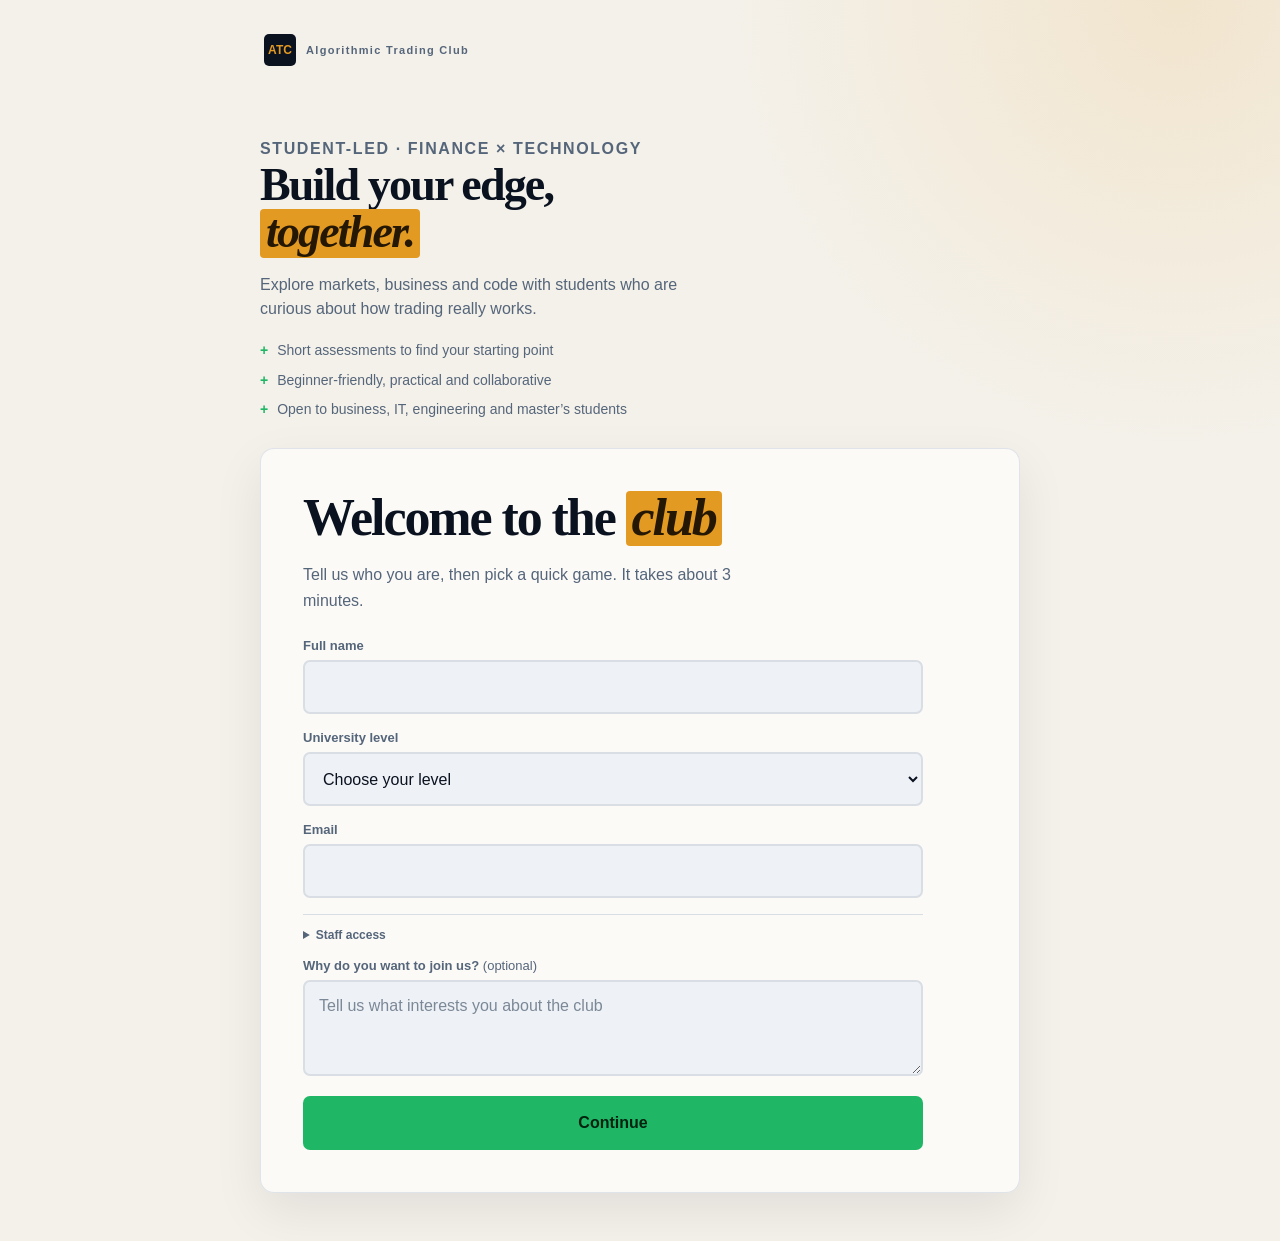
==== app/index.html @ 8030e3b4 "Restructure ATC app and landing deploy targets" ====
<!DOCTYPE html>
<html lang="en">
<head>
<meta charset="UTF-8">
<meta name="viewport" content="width=device-width, initial-scale=1, viewport-fit=cover">
<title>Algorithmic Trading Club | Learn Trading, Finance & Technology</title>
<meta name="description" content="Join the Algorithmic Trading Club to explore finance, algorithmic trading, Python, markets and technology through practical student activities.">
<meta name="robots" content="index, follow">
<meta name="theme-color" content="#f4f1ea">
<meta property="og:type" content="website">
<meta property="og:title" content="Algorithmic Trading Club">
<meta property="og:description" content="A student club connecting finance, business and technology through algorithmic trading.">
<meta property="og:site_name" content="Algorithmic Trading Club">
<meta name="twitter:card" content="summary">
<link rel="canonical" href="./index.html">
<link rel="stylesheet" href="assets/css/theme.css">
</head>
<body class="site-body">
<main class="page-shell">
  <div class="brand"><span class="brand-mark" aria-hidden="true">ATC</span><span>Algorithmic Trading Club</span></div>
  <section id="landingIntro" class="landing-intro" aria-labelledby="landing-title">
    <p class="eyebrow">Student-led · Finance × Technology</p>
    <h1 id="landing-title">Build your edge, <span class="hl">together.</span></h1>
    <p>Explore markets, business and code with students who are curious about how trading really works.</p>
    <ul class="landing-points">
      <li>Short assessments to find your starting point</li>
      <li>Beginner-friendly, practical and collaborative</li>
      <li>Open to business, IT, engineering and master’s students</li>
    </ul>
  </section>
  <div id="app" class="app-card app-content"></div>
</main>

<script src="assets/js/config.js"></script>
<script src="assets/js/common.js"></script>
<script type="application/ld+json">
{
  "@context": "https://schema.org",
  "@type": "EducationalOrganization",
  "name": "Algorithmic Trading Club",
  "description": "A student club connecting finance, business and technology through algorithmic trading.",
  "audience": {
    "@type": "EducationalAudience",
    "educationalRole": "student"
  }
}
</script>
<script>
const app = document.getElementById('app');
const U = ATC.ui, esc = ATC.esc;
const landingIntro = document.getElementById('landingIntro');
function showLandingIntro(show){ landingIntro.classList.toggle('hidden', !show); }

/* Step 1: who are you */
function welcome(){
  showLandingIntro(true);
  const staffOn = ATC.isStaffOverrideActive();
  app.innerHTML = `
    <h1 class="${U.h1}">Welcome to the <span class="hl">club</span></h1>
    <p class="lead">Tell us who you are, then pick a quick game. It takes about 3 minutes.</p>
    <form id="f" class="form-stack" novalidate>
      <label><span class="${U.label}">Full name</span>
        <input id="name" type="text" required autocomplete="name" class="${U.input}"></label>
      <label><span class="${U.label}">University level</span>
        <select id="edu" required class="${U.input}">
          <option value="" disabled selected>Choose your level</option>
          <option value="other">Not listed — write mine</option>
          <option>University, first year</option>
          <option>University, second year</option>
          <option>University, third year or later</option>
          <option>Engineering student</option>
          <option>Master's — IT</option>
          <option>Master's — Business</option>
        </select></label>
      <label id="customEduWrap" class="hidden"><span class="${U.label}">Write your level</span>
        <input id="customEdu" type="text" maxlength="100" class="${U.input}" placeholder="For example: 2nd-year engineering"></label>
      <label><span class="${U.label}">Email</span>
        <input id="email" type="email" required autocomplete="email" inputmode="email" class="${U.input}"></label>
      ${staffOn
        ? `<p class="staff-active">Staff mode is on for this device. <button type="button" id="staffOff" class="staff-toggle">Turn off</button></p>`
        : `<details class="staff-access">
            <summary>Staff access</summary>
            <label><span class="${U.label}">Override code</span>
              <input id="staffCode" type="password" autocomplete="off" class="${U.input}" placeholder="For club staff devices"></label>
          </details>`}
      <label><span class="${U.label}">Why do you want to join us? <span class="optional">(optional)</span></span>
        <textarea id="motivation" rows="3" maxlength="500" class="${U.input}" placeholder="Tell us what interests you about the club"></textarea></label>
      <p id="err" class="hidden error-message"></p>
      <button type="submit" class="${U.primary}">Continue</button>
    </form>`;

  const edu = document.getElementById('edu');
  const customEduWrap = document.getElementById('customEduWrap');
  edu.addEventListener('change', () => {
    const custom = edu.value === 'other';
    customEduWrap.classList.toggle('hidden', !custom);
    document.getElementById('customEdu').required = custom;
    if (custom) document.getElementById('customEdu').focus();
  });

  if (staffOn) {
    document.getElementById('staffOff').addEventListener('click', () => {
      ATC.deactivateStaffOverride();
      welcome();
    });
  } else {
    const staffInput = document.getElementById('staffCode');
    staffInput.addEventListener('change', () => {
      if (staffInput.value.trim() && ATC.activateStaffOverride(staffInput.value)) {
        const details = staffInput.closest('.staff-access');
        const notice = document.createElement('p');
        notice.className = 'staff-active';
        notice.innerHTML = 'Staff mode is on for this device. <button type="button" id="staffOff" class="staff-toggle">Turn off</button>';
        details.replaceWith(notice);
        notice.querySelector('#staffOff').addEventListener('click', () => {
          ATC.deactivateStaffOverride();
          welcome();
        });
      }
    });
  }

  document.getElementById('f').addEventListener('submit', onSubmit);
}

async function onSubmit(e){
  e.preventDefault();
  const name = document.getElementById('name').value.trim();
  const selectedEducation = document.getElementById('edu').value;
  const customEducation = document.getElementById('customEdu').value.trim();
  const education = selectedEducation === 'other' ? customEducation : selectedEducation;
  const email = document.getElementById('email').value.trim();
  const motivation = document.getElementById('motivation').value.trim();
  const err = document.getElementById('err');
  err.classList.add('hidden');

  const typedStaffCode = (document.getElementById('staffCode')?.value || '').trim();

  const ok = name && education && /^[^\s@]+@[^\s@]+\.[^\s@]+$/.test(email);
  if(!ok){
    err.textContent = !name ? 'Enter your name.' : !education ? 'Choose or write your education level.' : 'Enter a valid email address.';
    err.classList.remove('hidden');
    return;
  }

  if (!ATC.isStaffOverrideActive() && typedStaffCode) {
    if (!ATC.activateStaffOverride(typedStaffCode)) {
      err.textContent = 'That staff override code is not valid.';
      err.classList.remove('hidden');
      return;
    }
  }

  const limit = ATC.checkLimit('signup', 'sign-up');
  if (!limit.allowed) {
    err.textContent = limit.message;
    err.classList.remove('hidden');
    return;
  }

  const btn = document.querySelector('#f button[type="submit"]');
  if (btn) {
    btn.disabled = true;
    btn.innerHTML = ATC.ui.spinner('sm') + ' <span style="vertical-align:middle">Saving…</span>';
  }
  ATC.showLoading('Saving your details…');

  const staffCodeForServer = ATC.isStaffOverrideActive() ? 'ATC-STAFF-2026' : '';

  const user = { name, education, email, motivation };
  ATC.setUser(user);
  const result = await ATC.send({ type: 'signup', ...user, deviceId: ATC.deviceId(), staffCode: staffCodeForServer });

  if (result && result.ok === false) {
    ATC.hideLoading();
    if (btn) { btn.disabled = false; btn.textContent = 'Continue'; }
    err.textContent = result.error || 'Signup failed. Please try again.';
    err.classList.remove('hidden');
    return;
  }
  ATC.hideLoading();
  menu();
}

/* Step 2: choose a game */
function menu(){
  showLandingIntro(false);
  const u = ATC.getUser();
  const bizDone = ATC.hasCompletedGame('knowledge-business');
  const itDone  = ATC.hasCompletedGame('knowledge-it');
  const knowledgeDone = bizDone && itDone;
  const traderDone = ATC.hasCompletedGame('trader');
  const noGamesLeft = knowledgeDone && traderDone;

  if (noGamesLeft) {
    app.innerHTML = ATC.ui.emptyState(
      'All done for today',
      "You've completed both games on this device in the last 24 hours. Thanks for playing — come back tomorrow, or ask a staff member for a reset.",
      `<button class="${U.ghost}" data-go="restart">Next visitor</button>`
    );
  } else {
    let buttons = '';
    if (!knowledgeDone) {
      const remainingNote = (bizDone || itDone) ? ' One field left today.' : '';
      buttons += `<button class="${U.opt}" data-go="knowledge">
        <b class="option-title">Knowledge level assessment</b>
        <span class="option-copy">9 questions. You choose Business or IT, we show your level.${remainingNote}</span>
      </button>`;
    }
    if (!traderDone) {
      buttons += `<button class="${U.opt}" data-go="trader">
        <b class="option-title">Trader type assessment</b>
        <span class="option-copy">12 questions. Find your trading personality and your place between finance and tech.</span>
      </button>`;
    }
    app.innerHTML = `<h1 class="${U.h1}">Hi ${esc(u.name.split(' ')[0])}, pick a <span class="hl">game</span></h1>
      <p class="lead">Do one or do both.</p>
      ${buttons}
      <button class="${U.ghost}" data-go="restart">Not you? Start over</button>`;
  }

  app.querySelectorAll('[data-go]').forEach(b => b.addEventListener('click', () => {
    const g = b.dataset.go;
    if (g === 'knowledge') { field(); }
    else if (g === 'trader') { location.href = 'level.html'; }
    else { ATC.clearUser(); welcome(); }
  }));
}

/* Step 3 (knowledge game only): choose a field */
function field(){
  showLandingIntro(false);
  const bizDone = ATC.hasCompletedGame('knowledge-business');
  const itDone  = ATC.hasCompletedGame('knowledge-it');
  app.innerHTML = `
    <h1 class="${U.h1}">Which <span class="hl">field</span>?</h1>
    <p class="lead">Pick the side you want to test. You can come back for the other one.</p>
    <button class="${U.opt}" data-go="business.html">
      <b class="option-title">Business in trading${bizDone ? ' ✓' : ''}</b>
      <span class="option-copy">Markets, brokers, orders, risk and return.${bizDone ? ' Already done today.' : ''}</span>
    </button>
    <button class="${U.opt}" data-go="it.html">
      <b class="option-title">IT in trading${itDone ? ' ✓' : ''}</b>
      <span class="option-copy">Algorithms, Python and working with data.${itDone ? ' Already done today.' : ''}</span>
    </button>
    <button class="${U.ghost}" id="back">Back</button>`;
  app.querySelectorAll('[data-go]').forEach(b => b.addEventListener('click', () => { location.href = b.dataset.go; }));
  document.getElementById('back').addEventListener('click', menu);
}

ATC.getUser() ? menu() : welcome();
</script>
</body>
</html>
---- app/assets/css/theme.css ----
*, *::before, *::after { box-sizing: inherit; }
html { scroll-padding-top: env(safe-area-inset-top, 0px); }

:root {
  --bg: #f4f1ea;
  --card: #ffffff;
  --fg: #0a1220;
  --muted: #55657a;
  --line: #d9dee5;
  --gold: #e39a22;
  --gold-ink: #241703;
  --green: #1fb766;
  --green-ink: #04230f;
  --btn: #eef1f5;
  --shadow: 0 18px 50px rgba(10, 18, 32, .08);
  box-sizing: border-box;
  /* padding-top/bottom removed — was ineffective on :root */
}

body {
  margin: 0;
  min-width: 320px;
  background: var(--bg);
  color: var(--fg);
  font-family: -apple-system, BlinkMacSystemFont, "Segoe UI", Arial, sans-serif;
  -webkit-font-smoothing: antialiased;
  padding-top: env(safe-area-inset-top, 0px);
  padding-bottom: env(safe-area-inset-bottom, 0px);
}

button, input, select, textarea { font: inherit; }
button { -webkit-tap-highlight-color: transparent; }

.site-body {
  min-height: 100vh;
  background:
    radial-gradient(circle at 92% 0%, rgba(227, 154, 34, .14), transparent 28rem),
    var(--bg);
}
.page-shell {
  width: min(100% - 32px, 960px);
  margin: 0 auto;
  padding: 16px 0 28px;
}
.brand {
  display: flex;
  align-items: center;
  gap: 10px;
  margin: 0 4px 18px;
  color: var(--muted);
  font-size: 11px;
  font-weight: 800;
  letter-spacing: .12em;
}
.brand-mark {
  display: grid;
  place-items: center;
  width: 29px;
  height: 29px;
  border-radius: 5px;
  background: var(--fg);
  color: var(--gold);
  font-size: 12px;
  letter-spacing: 0;
}
.app-card {
  background: transparent;
}
.app-content { padding: 28px 0 0; }
.landing-intro {
  max-width: 720px;
  padding: 24px 0 20px;
}
.eyebrow {
  margin: 0 0 13px;
  color: var(--green-ink);
  font-size: 11px;
  font-weight: 800;
  letter-spacing: .1em;
  text-transform: uppercase;
}
.landing-intro h1 {
  max-width: 18ch;
  margin: 0;
  font-family: Georgia, serif;
  font-size: clamp(28px, 8vw, 46px);
  line-height: 1.02;
  letter-spacing: -.04em;
}
.landing-intro p {
  max-width: 48ch;
  margin: 15px 0 0;
  color: var(--muted);
  font-size: 16px;
  line-height: 1.55;
}
.landing-points {
  display: grid;
  gap: 10px;
  margin: 19px 0 0;
  padding: 0;
  list-style: none;
}
.landing-points li {
  display: flex;
  gap: 9px;
  align-items: baseline;
  color: var(--muted);
  font-size: 14px;
  line-height: 1.4;
}
.landing-points li::before {
  content: "+";
  color: var(--green);
  font-weight: 800;
}
.h1, .h2 {
  margin: 0;
  font-family: Georgia, serif;
  letter-spacing: -.04em;
}
.h1 { font-size: clamp(34px, 10vw, 52px); line-height: 1.02; }
.h2 { margin-bottom: 20px; font-size: clamp(24px, 6vw, 32px); line-height: 1.08; }
.hl {
  display: inline-block;
  padding: 0 6px 2px;
  border-radius: 4px;
  background: var(--gold);
  color: var(--gold-ink);
  font-style: italic;
}
.lead, .body-copy {
  color: var(--muted);
  font-size: 16px;
  line-height: 1.6;
}
.lead { margin: 15px 0 0; }
.form-stack { display: grid; gap: 17px; max-width: 620px; margin-top: 25px; }
.field-label {
  display: block;
  color: var(--muted);
  font-size: 13px;
  font-weight: 700;
}
.optional { font-weight: 400; }
.field-control {
  display: block;
  width: 100%;
  min-height: 52px;
  margin-top: 7px;
  padding: 13px 14px;
  border: 2px solid var(--line);
  border-radius: 7px;
  outline: 0;
  background: var(--btn);
  color: var(--fg);
  font-size: 16px;
  line-height: 1.35;
}
.field-control:focus {
  border-color: var(--green);
  background: var(--card);
}
.field-control::placeholder { color: #7b8897; }
textarea.field-control { min-height: 96px; resize: vertical; }
.primary-button, .ghost-button, .option-button {
  display: block;
  width: 100%;
  border-radius: 7px;
  cursor: pointer;
  text-align: left;
  touch-action: manipulation;
}
.primary-button {
  min-height: 55px;
  margin-top: 4px;
  padding: 15px 18px;
  border: 0;
  background: var(--green);
  color: var(--green-ink);
  font-size: 17px;
  font-weight: 800;
  text-align: center;
}
.ghost-button {
  min-height: 50px;
  margin-top: 14px;
  padding: 13px 16px;
  border: 1px solid var(--line);
  background: transparent;
  color: var(--fg);
  font-size: 15px;
  font-weight: 700;
  text-align: center;
}
.option-button {
  margin-bottom: 11px;
  padding: 16px;
  border: 0;
  border-bottom: 1px solid var(--line);
  background: transparent;
  color: var(--fg);
}
.option-button:hover, .option-button:focus-visible, .ghost-button:hover, .ghost-button:focus-visible {
  border-color: var(--green);
}
.option-button:focus-visible, .ghost-button:focus-visible, .primary-button:focus-visible, .field-control:focus-visible {
  outline: 3px solid rgba(31, 183, 102, .25);
  outline-offset: 2px;
}
.option-title { display: block; font-size: 17px; font-weight: 800; line-height: 1.3; }
.option-copy { display: block; margin-top: 5px; color: var(--muted); font-size: 14px; line-height: 1.45; }
.error-message { margin: 0; color: #9a5b00; font-size: 14px; font-weight: 700; line-height: 1.45; }
.hidden { display: none !important; }
.muted { color: var(--muted); }
.step { margin: 0 0 20px; color: var(--muted); font-size: 13px; font-weight: 700; }
.tag { display: inline-block; margin-bottom: 14px; padding: 5px 11px; border-radius: 999px; font-size: 11px; font-weight: 800; letter-spacing: .06em; }
.tag-gold { background: var(--gold); color: var(--gold-ink); }
.tag-green { background: var(--green); color: var(--green-ink); }
.stats { display: grid; grid-template-columns: repeat(2, minmax(0, 1fr)); gap: 10px; max-width: 420px; margin: 22px 0; }
.stat { padding: 14px 0; border-top: 1px solid var(--line); border-bottom: 1px solid var(--line); text-align: center; }
.stat-value { display: block; font-family: Georgia, serif; font-size: 32px; font-weight: 700; }
.stat-label { color: var(--muted); font-size: 11px; font-weight: 800; letter-spacing: .05em; }
.callout { margin: 18px 0; padding: 4px 0 4px 14px; border-left: 4px solid var(--gold); }
.callout.green { border-left-color: var(--green); }
.callout h3 { margin: 0 0 4px; font-size: 15px; }
.callout div { font-size: 15px; line-height: 1.55; }
.progress { height: 6px; margin-bottom: 9px; overflow: hidden; border-radius: 99px; background: var(--line); }
.progress-bar { height: 100%; border-radius: inherit; background: linear-gradient(90deg, var(--green), var(--gold)); }
.answer-list { display: grid; gap: 0; margin: 0; padding: 0; list-style: none; }
.answer-list li { margin-bottom: 9px; line-height: 1.45; }
.footer-note { margin: 22px 0 0; color: var(--muted); line-height: 1.55; }
.staff-access {
  border-top: 1px solid var(--line);
  padding-top: 13px;
}
.staff-access summary {
  color: var(--muted);
  cursor: pointer;
  font-size: 12px;
  font-weight: 700;
}
.staff-access .field-label {
  margin-top: 12px;
}
.staff-active {
  margin: 0;
  padding: 10px 12px;
  border-radius: 7px;
  background: rgba(31, 183, 102, .12);
  color: var(--green);
  font-size: 13px;
  font-weight: 700;
  line-height: 1.4;
}
.staff-toggle {
  margin-left: 6px;
  padding: 0;
  border: 0;
  background: none;
  color: var(--muted);
  font-size: 12px;
  font-weight: 700;
  text-decoration: underline;
  cursor: pointer;
  -webkit-tap-highlight-color: transparent;
}
/* ============================================================
   Loading, skeleton and empty-state components
   ============================================================ */

/* Spinner */
.spinner {
  display: inline-block;
  width: 18px;
  height: 18px;
  border: 2px solid rgba(10, 18, 32, .12);
  border-top-color: var(--green);
  border-radius: 50%;
  animation: atc-spin .7s linear infinite;
  vertical-align: -3px;
  flex-shrink: 0;
}
.spinner-sm { width: 13px; height: 13px; border-width: 2px; }
.spinner-lg { width: 32px; height: 32px; border-width: 3px; }
@keyframes atc-spin { to { transform: rotate(360deg); } }

@media (prefers-color-scheme: dark) {
  :root:not([data-theme="light"]) .spinner {
    border-color: rgba(255, 255, 255, .15);
    border-top-color: var(--green);
  }
}

/* Loading overlay */
.loading-overlay {
  position: fixed;
  inset: 0;
  z-index: 100;
  display: grid;
  place-items: center;
  background: rgba(244, 241, 234, .82);
  -webkit-backdrop-filter: blur(6px);
  backdrop-filter: blur(6px);
  opacity: 0;
  transition: opacity .22s ease;
}
.loading-overlay.is-visible { opacity: 1; }
.loading-card {
  display: flex;
  flex-direction: column;
  align-items: center;
  gap: 14px;
  padding: 26px 32px;
  border-radius: 14px;
  background: var(--card);
  box-shadow: var(--shadow);
  text-align: center;
}
.loading-message {
  margin: 0;
  color: var(--muted);
  font-size: 14px;
  font-weight: 700;
}
@media (prefers-color-scheme: dark) {
  :root:not([data-theme="light"]) .loading-overlay {
    background: rgba(10, 20, 32, .82);
  }
}

/* Status pill (Saving… / Saved / offline / error) */
.status-pill {
  display: inline-flex;
  align-items: center;
  gap: 8px;
  padding: 7px 13px;
  margin: 14px 0 0;
  border-radius: 999px;
  background: var(--btn);
  color: var(--muted);
  font-size: 12px;
  font-weight: 700;
  letter-spacing: .01em;
  transition: background .2s ease, color .2s ease;
}
.status-pill .spinner { width: 12px; height: 12px; border-width: 2px; vertical-align: 0; }
.status-pill.is-saved {
  background: rgba(31, 183, 102, .14);
  color: var(--green);
}
.status-pill.is-error {
  background: rgba(154, 91, 0, .14);
  color: #9a5b00;
}

/* Skeleton (shimmer placeholder — available for any future async content) */
.skeleton {
  display: inline-block;
  border-radius: 6px;
  background: linear-gradient(90deg, var(--line) 0%, var(--btn) 50%, var(--line) 100%);
  background-size: 200% 100%;
  animation: atc-shimmer 1.3s ease-in-out infinite;
  vertical-align: middle;
}
@keyframes atc-shimmer {
  0% { background-position: 100% 0; }
  100% { background-position: -100% 0; }
}

/* Empty state */
.empty-state {
  margin: 22px 0;
  padding: 36px 24px;
  border: 2px dashed var(--line);
  border-radius: 14px;
  text-align: center;
}
.empty-state-mark {
  display: inline-grid;
  place-items: center;
  width: 64px;
  height: 64px;
  margin-bottom: 14px;
  border-radius: 50%;
  background: rgba(31, 183, 102, .12);
  color: var(--green);
}
.empty-state-title {
  margin: 0 0 8px;
  font-family: Georgia, serif;
  font-size: 22px;
  letter-spacing: -.02em;
}
.empty-state-body {
  max-width: 36ch;
  margin: 0 auto 18px;
  color: var(--muted);
  font-size: 15px;
  line-height: 1.55;
}
.empty-state .ghost-button { max-width: 280px; margin: 0 auto; }
@media (min-width: 600px) {
  .page-shell { padding: 30px 0 48px; }
  .brand { margin-bottom: 20px; }
  .app-content { padding: 34px 0; }
  .landing-intro { padding: 34px 0 28px; }
  .form-stack { gap: 18px; }
}
@media (prefers-color-scheme: dark) {
  :root:not([data-theme="light"]) {
    --bg: #0a1420; --card: #12233a; --fg: #f7f5ef; --muted: #93a8bf;
    --line: #22374f; --gold: #f2a93b; --green: #33d17a; --btn: #0f1b2e;
    --shadow: 0 18px 50px rgba(0, 0, 0, .2);
  }
}
:root[data-theme="dark"] {
  --bg: #0a1420; --card: #12233a; --fg: #f7f5ef; --muted: #93a8bf;
  --line: #22374f; --gold: #f2a93b; --green: #33d17a; --btn: #0f1b2e;
}



/* ============================================================
   confirm page
   ============================================================ */


*, *::before, *::after { box-sizing: inherit; }
html { scroll-padding-top: env(safe-area-inset-top, 0px); }
:root {
  --bg: #f4f1ea; --card: #ffffff; --fg: #0a1220; --muted: #55657a;
  --line: #d9dee5; --gold: #e39a22; --gold-ink: #241703;
  --green: #1fb766; --green-ink: #04230f; --btn: #eef1f5;
  --shadow: 0 18px 50px rgba(10, 18, 32, .08); box-sizing: border-box;
}
body {
  margin: 0; min-width: 320px; background: var(--bg); color: var(--fg);
  font-family: -apple-system, BlinkMacSystemFont, "Segoe UI", Arial, sans-serif;
  -webkit-font-smoothing: antialiased; padding: env(safe-area-inset-top, 0px) 0 env(safe-area-inset-bottom, 0px);
}
button, input { font: inherit; }
button { -webkit-tap-highlight-color: transparent; }
.site-body { min-height: 100vh; background: radial-gradient(circle at 92% 0%, rgba(227,154,34,.14), transparent 28rem), var(--bg); }
.page-shell { width: min(100% - 32px, 760px); margin: 0 auto; padding: 20px 0 36px; }
.brand { display:flex; align-items:center; gap:10px; margin:0 4px 22px; color:var(--muted); font-size:11px; font-weight:800; letter-spacing:.12em; }
.brand-mark { display:grid; place-items:center; width:32px; height:32px; border-radius:5px; background:var(--fg); color:var(--gold); font-size:12px; letter-spacing:0; }
.app-card { padding: clamp(20px, 5vw, 42px); border:1px solid rgba(217,222,229,.8); border-radius:14px; background:rgba(255,255,255,.62); box-shadow:var(--shadow); }
.eyebrow { margin:0 0 13px; color:var(--green-ink); font-size:11px; font-weight:800; letter-spacing:.1em; text-transform:uppercase; }
h1, h2 { font-family:Georgia,serif; letter-spacing:-.04em; }
h1 { max-width:18ch; margin:0; font-size:clamp(31px,8vw,46px); line-height:1.04; }
.lead { max-width:52ch; margin:16px 0 0; color:var(--muted); font-size:16px; line-height:1.6; }
.notice { margin:22px 0; padding:14px 16px; border-inline-start:4px solid var(--gold); background:rgba(227,154,34,.09); font-size:14px; line-height:1.55; }
.form-stack { display:grid; gap:16px; max-width:620px; margin-top:25px; }
.field-label { display:block; color:var(--muted); font-size:13px; font-weight:700; }
.field-control { display:block; width:100%; min-height:54px; margin-top:7px; padding:13px 14px; border:2px solid var(--line); border-radius:7px; outline:0; background:var(--btn); color:var(--fg); font-size:16px; line-height:1.35; }
.field-control:focus { border-color:var(--green); background:var(--card); }
.field-control::placeholder { color:#7b8897; }
.primary-button, .ghost-button, .group-link { display:flex; align-items:center; justify-content:center; width:100%; min-height:54px; border-radius:7px; text-align:center; text-decoration:none; cursor:pointer; touch-action:manipulation; }
.primary-button { margin-top:4px; padding:14px 18px; border:0; background:var(--green); color:var(--green-ink); font-size:16px; font-weight:800; }
.primary-button:disabled { opacity:.65; cursor:wait; }
.ghost-button { margin-top:12px; padding:13px 16px; border:1px solid var(--line); background:transparent; color:var(--fg); font-size:15px; font-weight:700; }
.group-link { margin-top:20px; padding:14px 18px; background:var(--green); color:var(--green-ink); font-weight:800; }
.primary-button:focus-visible, .ghost-button:focus-visible, .group-link:focus-visible, .field-control:focus-visible { outline:3px solid rgba(31,183,102,.35); outline-offset:3px; }
.message { margin:18px 0 0; padding:13px 14px; border-radius:7px; font-size:14px; line-height:1.5; }
.message.error { background:#fff1e5; color:#843b00; }
.message.success { background:rgba(31,183,102,.12); color:#07552d; }
.hidden { display:none !important; }
.small-note { margin:18px 0 0; color:var(--muted); font-size:12px; line-height:1.55; }
.hp-field { position:absolute !important; left:-10000px !important; width:1px !important; height:1px !important; overflow:hidden !important; }
.footer { padding:20px 4px 0; color:var(--muted); font-size:12px; line-height:1.5; text-align:center; }
[dir="rtl"] .brand { letter-spacing:0; }
[dir="rtl"] .eyebrow { letter-spacing:0; }
[dir="rtl"] .primary-button, [dir="rtl"] .ghost-button { text-align:center; }
@media (min-width:600px) { .page-shell { padding:34px 0 48px; } }
@media (prefers-color-scheme:dark) {
  :root:not([data-theme="light"]) {
    --bg:#0a1420; --card:#12233a; --fg:#f7f5ef; --muted:#a8b7c8;
    --line:#2a3b50; --gold:#f2a93b; --green:#33d17a; --green-ink:#04230f; --btn:#0f1b2e;
    --shadow:0 18px 50px rgba(0,0,0,.2);
  }
  .app-card { background:rgba(18,35,58,.7); border-color:var(--line); }
  .notice { background:rgba(242,169,59,.1); }
  .message.error { background:#3a251b; color:#ffd0ad; }
  .message.success { color:#8af0b4; }
}
@media (prefers-reduced-motion:reduce) { *, *::before, *::after { scroll-behavior:auto !important; animation-duration:.01ms !important; transition-duration:.01ms !important; } }
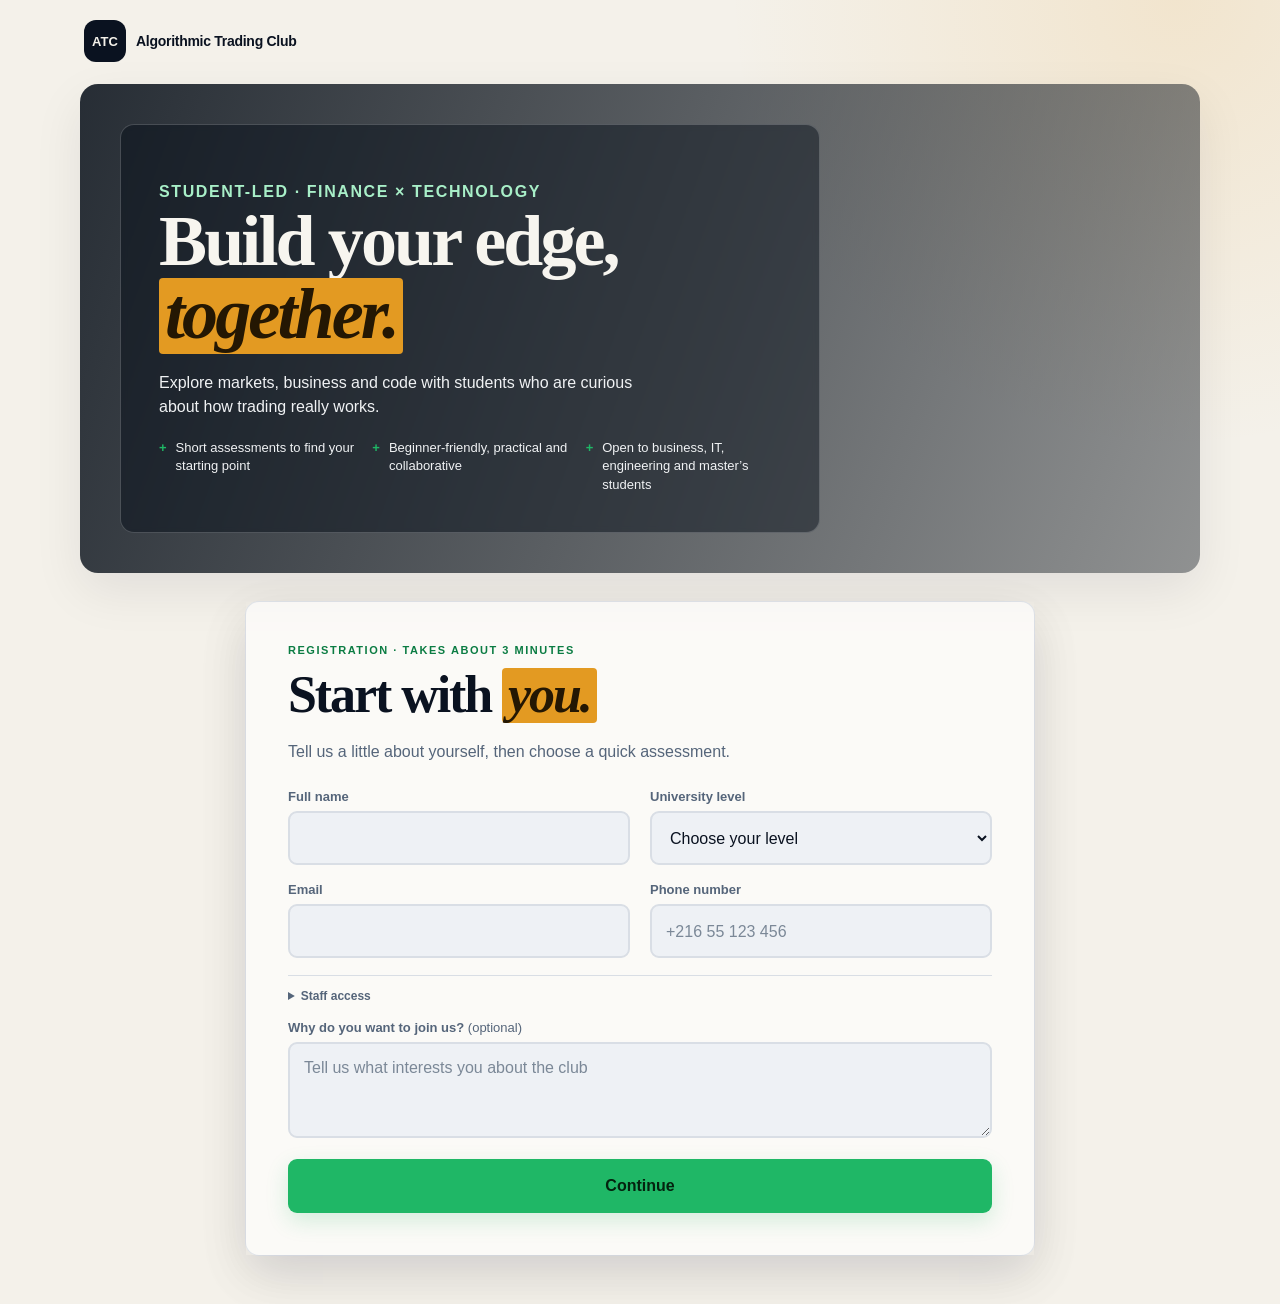
==== commit 2f5e62fc: "phone number addision" ====
--- a/app/index.html
+++ b/app/index.html
@@ -14,19 +14,85 @@
 <meta name="twitter:card" content="summary">
 <link rel="canonical" href="./index.html">
 <link rel="stylesheet" href="assets/css/theme.css">
+<style>
+  .page-shell { width: min(100% - 32px, 1120px); padding: 20px 0 48px; }
+  .brand { margin: 0 4px 22px; color: var(--fg); font-size: 14px; letter-spacing: -.02em; }
+  .brand-mark { width: 42px; height: 42px; border-radius: 12px; color: var(--bg); font-size: 13px; }
+  .landing-intro {
+    max-width: none;
+    min-height: 310px;
+    display: flex;
+    align-items: center;
+    margin: 0 auto 28px;
+    padding: clamp(18px, 4vw, 40px);
+    overflow: hidden;
+    border-radius: 18px;
+    color: #f7f5ef;
+    background: linear-gradient(110deg, rgba(5, 13, 23, .86), rgba(5, 13, 23, .42)),
+      url("https://ibas.edu.eu/wp-content/uploads/2024/11/NAU-Hall-1-scaled.jpg") center 48% / cover no-repeat;
+    box-shadow: var(--shadow);
+  }
+  .hero-content {
+    width: min(100%, 700px);
+    padding: clamp(22px, 4vw, 38px);
+    border: 1px solid rgba(255, 255, 255, .2);
+    border-radius: 14px;
+    background: rgba(5, 13, 23, .48);
+    -webkit-backdrop-filter: blur(3px);
+    backdrop-filter: blur(3px);
+  }
+  .landing-intro .eyebrow { color: #a8efc8; }
+  .landing-intro h1 { max-width: 15ch; font-size: clamp(38px, 7vw, 72px); line-height: 1.02; }
+  .landing-intro .hl { background: var(--gold); color: var(--gold-ink); }
+  .landing-intro p { max-width: 56ch; margin-top: 17px; color: #f0f2f4; }
+  .landing-points { grid-template-columns: repeat(3, minmax(0, 1fr)); gap: 10px 18px; }
+  .landing-points li { color: #f0f2f4; font-size: 13px; }
+  #app.app-card.app-content { max-width: 790px; margin: 0 auto; padding: 0; }
+  .registration-panel {
+    padding: clamp(22px, 4vw, 42px);
+    box-shadow: var(--shadow);
+  }
+  .registration-kicker { margin: 0 0 12px; color: #0b7c43; font-size: 11px; font-weight: 800; letter-spacing: .14em; text-transform: uppercase; }
+  .registration-form { max-width: none; grid-template-columns: repeat(2, minmax(0, 1fr)); gap: 17px 20px; }
+  .registration-form > label { min-width: 0; }
+  .registration-form #customEduWrap,
+  .registration-form .staff-access,
+  .registration-form #motivationWrap,
+  .registration-form #err,
+  .registration-form button[type="submit"] { grid-column: 1 / -1; }
+  .registration-form .field-control { border-radius: 9px; }
+  .registration-form .primary-button { border-radius: 9px; box-shadow: 0 8px 22px rgba(31, 183, 102, .18); }
+  @media (max-width: 640px) {
+    .page-shell { width: min(100% - 24px, 1120px); padding-top: 14px; }
+    .brand { margin-bottom: 16px; }
+    .landing-intro { min-height: 0; margin-bottom: 18px; padding: 12px; border-radius: 14px; }
+    .hero-content { padding: 22px 18px; }
+    .landing-intro h1 { font-size: clamp(38px, 11vw, 56px); }
+    .landing-points { grid-template-columns: 1fr; gap: 8px; }
+    .registration-panel { padding: 22px 18px; }
+    .registration-form { grid-template-columns: 1fr; gap: 14px; }
+    .registration-form > * { grid-column: 1 / -1; }
+  }
+  @media (prefers-color-scheme: dark) {
+    :root { --bg:#0a1420; --card:#12233a; --fg:#f7f5ef; --muted:#b2bdca; --line:#263a52; --gold:#f2a93b; --green:#33d17a; --btn:#172a42; }
+    .registration-kicker { color: var(--green); }
+  }
+</style>
 </head>
 <body class="site-body">
 <main class="page-shell">
   <div class="brand"><span class="brand-mark" aria-hidden="true">ATC</span><span>Algorithmic Trading Club</span></div>
   <section id="landingIntro" class="landing-intro" aria-labelledby="landing-title">
-    <p class="eyebrow">Student-led · Finance × Technology</p>
-    <h1 id="landing-title">Build your edge, <span class="hl">together.</span></h1>
-    <p>Explore markets, business and code with students who are curious about how trading really works.</p>
-    <ul class="landing-points">
-      <li>Short assessments to find your starting point</li>
-      <li>Beginner-friendly, practical and collaborative</li>
-      <li>Open to business, IT, engineering and master’s students</li>
-    </ul>
+    <div class="hero-content">
+      <p class="eyebrow">Student-led · Finance × Technology</p>
+      <h1 id="landing-title">Build your edge, <span class="hl">together.</span></h1>
+      <p>Explore markets, business and code with students who are curious about how trading really works.</p>
+      <ul class="landing-points">
+        <li>Short assessments to find your starting point</li>
+        <li>Beginner-friendly, practical and collaborative</li>
+        <li>Open to business, IT, engineering and master’s students</li>
+      </ul>
+    </div>
   </section>
   <div id="app" class="app-card app-content"></div>
 </main>
@@ -56,9 +122,11 @@
   showLandingIntro(true);
   const staffOn = ATC.isStaffOverrideActive();
   app.innerHTML = `
-    <h1 class="${U.h1}">Welcome to the <span class="hl">club</span></h1>
-    <p class="lead">Tell us who you are, then pick a quick game. It takes about 3 minutes.</p>
-    <form id="f" class="form-stack" novalidate>
+    <section class="registration-panel" aria-labelledby="registration-title">
+    <p class="registration-kicker">Registration · Takes about 3 minutes</p>
+    <h1 id="registration-title" class="${U.h1}">Start with <span class="hl">you.</span></h1>
+    <p class="lead">Tell us a little about yourself, then choose a quick assessment.</p>
+    <form id="f" class="form-stack registration-form" novalidate>
       <label><span class="${U.label}">Full name</span>
         <input id="name" type="text" required autocomplete="name" class="${U.input}"></label>
       <label><span class="${U.label}">University level</span>
@@ -76,6 +144,8 @@
         <input id="customEdu" type="text" maxlength="100" class="${U.input}" placeholder="For example: 2nd-year engineering"></label>
       <label><span class="${U.label}">Email</span>
         <input id="email" type="email" required autocomplete="email" inputmode="email" class="${U.input}"></label>
+      <label><span class="${U.label}">Phone number</span>
+        <input id="phone" type="tel" required autocomplete="tel" inputmode="tel" class="${U.input}" placeholder="+216 55 123 456"></label>
       ${staffOn
         ? `<p class="staff-active">Staff mode is on for this device. <button type="button" id="staffOff" class="staff-toggle">Turn off</button></p>`
         : `<details class="staff-access">
@@ -83,11 +153,12 @@
             <label><span class="${U.label}">Override code</span>
               <input id="staffCode" type="password" autocomplete="off" class="${U.input}" placeholder="For club staff devices"></label>
           </details>`}
-      <label><span class="${U.label}">Why do you want to join us? <span class="optional">(optional)</span></span>
+      <label id="motivationWrap"><span class="${U.label}">Why do you want to join us? <span class="optional">(optional)</span></span>
         <textarea id="motivation" rows="3" maxlength="500" class="${U.input}" placeholder="Tell us what interests you about the club"></textarea></label>
       <p id="err" class="hidden error-message"></p>
       <button type="submit" class="${U.primary}">Continue</button>
-    </form>`;
+    </form>
+    </section>`;
 
   const edu = document.getElementById('edu');
   const customEduWrap = document.getElementById('customEduWrap');
@@ -130,15 +201,19 @@
   const customEducation = document.getElementById('customEdu').value.trim();
   const education = selectedEducation === 'other' ? customEducation : selectedEducation;
   const email = document.getElementById('email').value.trim();
-  const motivation = document.getElementById('motivation').value.trim();
+  const phone = document.getElementById('phone').value.trim();
+  const why = document.getElementById('motivation').value.trim();
+  const motivation = [why, phone ? 'Phone: ' + phone : ''].filter(Boolean).join('\n');
   const err = document.getElementById('err');
   err.classList.add('hidden');
 
   const typedStaffCode = (document.getElementById('staffCode')?.value || '').trim();
 
-  const ok = name && education && /^[^\s@]+@[^\s@]+\.[^\s@]+$/.test(email);
+  const phoneDigits = phone.replace(/\D/g, '').length;
+  const validPhone = /^\+?[\d\s().-]+$/.test(phone) && phoneDigits >= 7 && phoneDigits <= 15;
+  const ok = name && education && /^[^\s@]+@[^\s@]+\.[^\s@]+$/.test(email) && validPhone;
   if(!ok){
-    err.textContent = !name ? 'Enter your name.' : !education ? 'Choose or write your education level.' : 'Enter a valid email address.';
+    err.textContent = !name ? 'Enter your name.' : !education ? 'Choose or write your education level.' : !/^[^\s@]+@[^\s@]+\.[^\s@]+$/.test(email) ? 'Enter a valid email address.' : 'Enter a valid phone number with country code if needed.';
     err.classList.remove('hidden');
     return;
   }
@@ -167,8 +242,7 @@
 
   const staffCodeForServer = ATC.isStaffOverrideActive() ? 'ATC-STAFF-2026' : '';
 
-  const user = { name, education, email, motivation };
-  ATC.setUser(user);
+  const user = { name, education, email, phone, motivation };
   const result = await ATC.send({ type: 'signup', ...user, deviceId: ATC.deviceId(), staffCode: staffCodeForServer });
 
   if (result && result.ok === false) {
@@ -178,12 +252,13 @@
     err.classList.remove('hidden');
     return;
   }
+  ATC.setUser(user);
   ATC.hideLoading();
-  menu();
+  menu(result && result.queued ? 'Signup is queued on this device; it is not confirmed in Sheets yet.' : '');
 }
 
 /* Step 2: choose a game */
-function menu(){
+function menu(syncNotice = ''){
   showLandingIntro(false);
   const u = ATC.getUser();
   const bizDone = ATC.hasCompletedGame('knowledge-business');
@@ -191,9 +266,10 @@
   const knowledgeDone = bizDone && itDone;
   const traderDone = ATC.hasCompletedGame('trader');
   const noGamesLeft = knowledgeDone && traderDone;
+  const notice = syncNotice ? `<p class="error-message" role="status">${esc(syncNotice)}</p>` : '';
 
   if (noGamesLeft) {
-    app.innerHTML = ATC.ui.emptyState(
+    app.innerHTML = notice + ATC.ui.emptyState(
       'All done for today',
       "You've completed both games on this device in the last 24 hours. Thanks for playing — come back tomorrow, or ask a staff member for a reset.",
       `<button class="${U.ghost}" data-go="restart">Next visitor</button>`
@@ -213,7 +289,7 @@
         <span class="option-copy">12 questions. Find your trading personality and your place between finance and tech.</span>
       </button>`;
     }
-    app.innerHTML = `<h1 class="${U.h1}">Hi ${esc(u.name.split(' ')[0])}, pick a <span class="hl">game</span></h1>
+    app.innerHTML = `${notice}<h1 class="${U.h1}">Hi ${esc(u.name.split(' ')[0])}, pick a <span class="hl">game</span></h1>
       <p class="lead">Do one or do both.</p>
       ${buttons}
       <button class="${U.ghost}" data-go="restart">Not you? Start over</button>`;
@@ -251,4 +327,4 @@
 ATC.getUser() ? menu() : welcome();
 </script>
 </body>
-</html>+</html>
